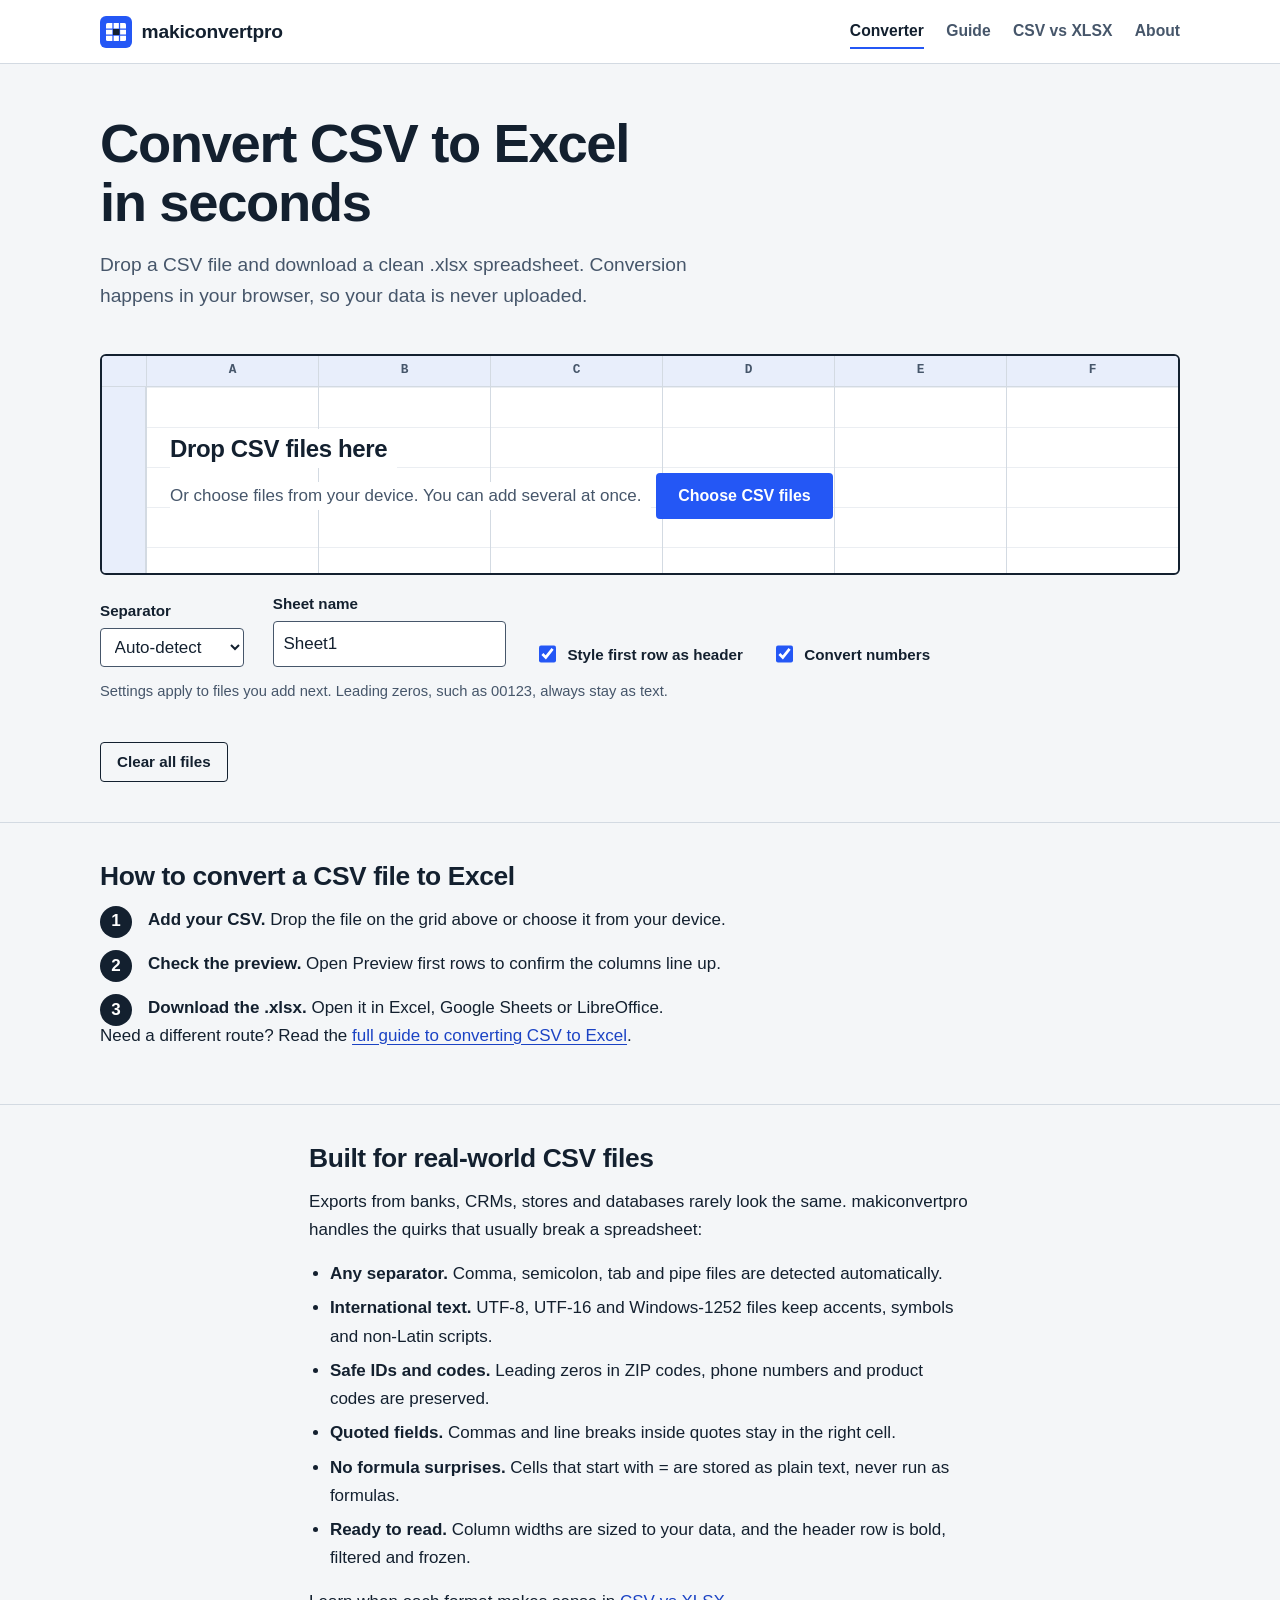
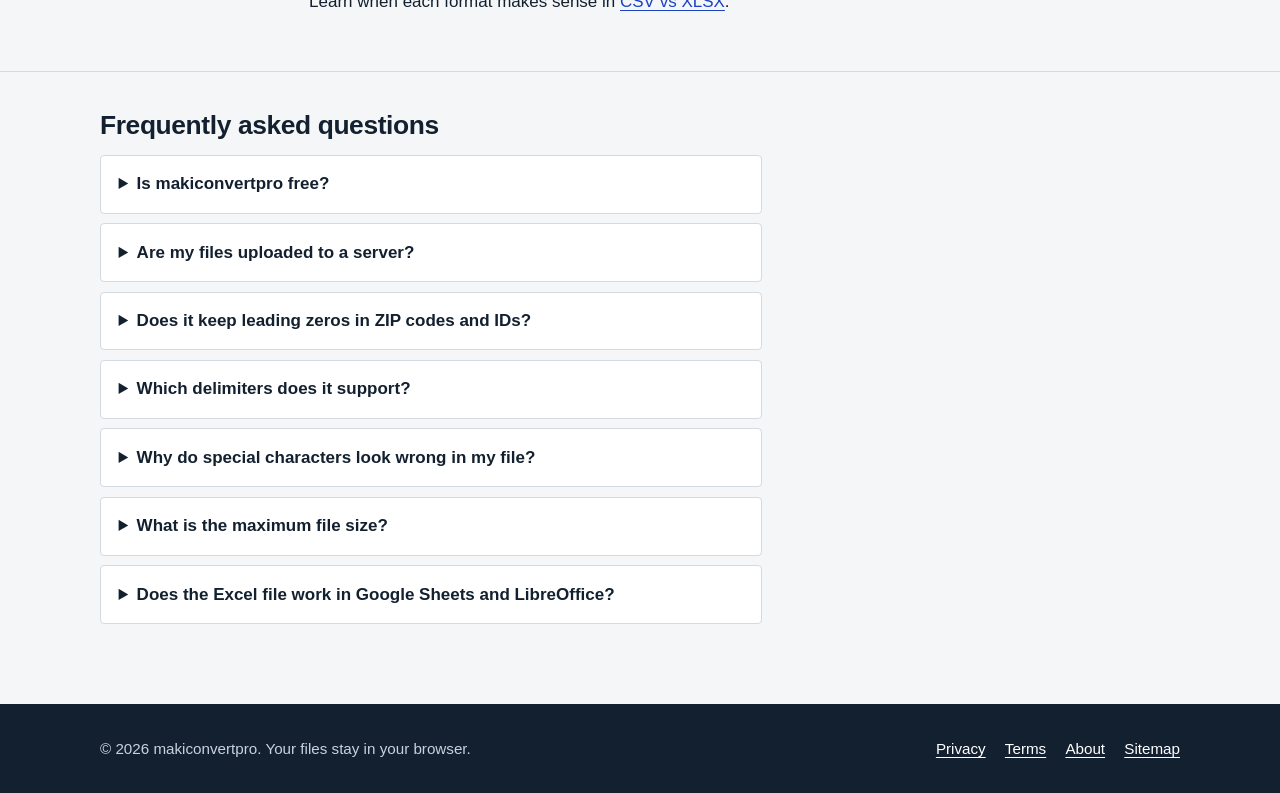
==== index.html @ 0dd37366 "Initial website upload" ====
<!DOCTYPE html>
<html lang="en">
<head>
<meta charset="utf-8">
<meta name="viewport" content="width=device-width, initial-scale=1">
<title>CSV to Excel Converter: Free, Fast &amp; Private | makiconvertpro</title>
<meta name="description" content="Convert CSV to Excel (.xlsx) online for free. Drop your file, download the spreadsheet. Runs in your browser, so your data is never uploaded.">
<meta name="robots" content="index, follow, max-image-preview:large, max-snippet:-1">
<link rel="canonical" href="https://makimaki.42web.io/">
<!-- Google Search Console: paste your verification tag below (see README), then remove these comment marks
<meta name="google-site-verification" content="YOUR_CODE_HERE">
-->
<meta name="theme-color" content="#2457F5">
<meta property="og:type" content="website">
<meta property="og:site_name" content="makiconvertpro">
<meta property="og:title" content="CSV to Excel Converter: Free, Fast &amp; Private | makiconvertpro">
<meta property="og:description" content="Convert CSV to Excel (.xlsx) online for free. Drop your file, download the spreadsheet. Runs in your browser, so your data is never uploaded.">
<meta property="og:url" content="https://makimaki.42web.io/">
<meta property="og:image" content="https://makimaki.42web.io/img/og-image.png">
<meta property="og:image:width" content="1200">
<meta property="og:image:height" content="630">
<meta property="og:image:alt" content="makiconvertpro - convert CSV to Excel in your browser">
<meta property="og:locale" content="en_US">
<meta name="twitter:card" content="summary_large_image">
<meta name="twitter:title" content="CSV to Excel Converter: Free, Fast &amp; Private | makiconvertpro">
<meta name="twitter:description" content="Convert CSV to Excel (.xlsx) online for free. Drop your file, download the spreadsheet. Runs in your browser, so your data is never uploaded.">
<meta name="twitter:image" content="https://makimaki.42web.io/img/og-image.png">
<link rel="icon" href="/favicon.svg" type="image/svg+xml">
<link rel="icon" href="/img/icon-192.png" type="image/png" sizes="192x192">
<link rel="apple-touch-icon" href="/img/apple-touch-icon.png">
<link rel="manifest" href="/site.webmanifest">
<link rel="stylesheet" href="/css/style.css">
<script type="application/ld+json">{"@context": "https://schema.org", "@graph": [{"@type": "WebSite", "@id": "https://makimaki.42web.io/#website", "url": "https://makimaki.42web.io/", "name": "makiconvertpro", "description": "Free online CSV to Excel converter that runs in your browser.", "inLanguage": "en"}, {"@type": "WebApplication", "@id": "https://makimaki.42web.io/#app", "name": "makiconvertpro CSV to Excel Converter", "url": "https://makimaki.42web.io/", "applicationCategory": "UtilitiesApplication", "operatingSystem": "Any (web browser)", "browserRequirements": "Requires JavaScript", "isAccessibleForFree": true, "offers": {"@type": "Offer", "price": "0", "priceCurrency": "USD"}, "description": "Convert CSV files to Excel (.xlsx) in your browser. Files are never uploaded."}, {"@type": "FAQPage", "mainEntity": [{"@type": "Question", "name": "Is makiconvertpro free?", "acceptedAnswer": {"@type": "Answer", "text": "Yes. The converter is free to use, with no sign-up and no limit on the number of files."}}, {"@type": "Question", "name": "Are my files uploaded to a server?", "acceptedAnswer": {"@type": "Answer", "text": "No. Conversion runs in your browser with JavaScript. Your CSV never leaves your device, so private data such as customer lists or financial exports stays with you."}}, {"@type": "Question", "name": "Does it keep leading zeros in ZIP codes and IDs?", "acceptedAnswer": {"@type": "Answer", "text": "Yes. Values such as 00123 are kept as text, so Excel does not strip the zeros. Only plain numbers like 42 or 12.50 become numeric cells."}}, {"@type": "Question", "name": "Which delimiters does it support?", "acceptedAnswer": {"@type": "Answer", "text": "Comma, semicolon, tab and pipe. Auto-detect picks the right one for most files, and you can set it by hand from the Separator menu."}}, {"@type": "Question", "name": "Why do special characters look wrong in my file?", "acceptedAnswer": {"@type": "Answer", "text": "makiconvertpro reads UTF-8, UTF-16 and Windows-1252 files. If characters still look wrong, re-export the CSV as UTF-8 from the original program and convert it again."}}, {"@type": "Question", "name": "What is the maximum file size?", "acceptedAnswer": {"@type": "Answer", "text": "Files up to 80 MB are accepted. Excel itself allows 1,048,576 rows and 16,384 columns per sheet, and the converter tells you if a file goes past those limits."}}, {"@type": "Question", "name": "Does the Excel file work in Google Sheets and LibreOffice?", "acceptedAnswer": {"@type": "Answer", "text": "Yes. The output is a standard .xlsx file that opens in Microsoft Excel, Google Sheets, LibreOffice Calc and Apple Numbers."}}]}]}</script>
</head>
<body>
<a class="skip" href="#main">Skip to content</a>
<header class="site-header"><div class="wrap">
<a class="brand" href="/"><img src="/favicon.svg" alt="" width="32" height="32">makiconvertpro</a>
<nav class="nav" aria-label="Main"><a href="/" aria-current="page">Converter</a><a href="/how-to-convert-csv-to-excel">Guide</a><a href="/csv-vs-xlsx">CSV vs XLSX</a><a href="/about">About</a></nav>
</div></header>
<main id="main">
<section class="hero"><div class="wrap">
<h1>Convert CSV to Excel in seconds</h1>
<p class="lead">Drop a CSV file and download a clean .xlsx spreadsheet. Conversion happens in your browser, so your data is never uploaded.</p>
</div></section>
<section class="tool" aria-label="CSV to Excel converter"><div class="wrap">
<div class="dz" id="dropzone">
<div class="dz-cols" aria-hidden="true"><span> </span><span>A</span><span>B</span><span>C</span><span>D</span><span>E</span><span>F</span></div>
<div class="dz-body"><div class="dz-gutter" aria-hidden="true"></div>
<div class="dz-inner">
<p class="dz-title">Drop CSV files here</p><br>
<p class="dz-sub">Or choose files from your device. You can add several at once.</p>
<input type="file" id="file-input" class="sr-only" accept=".csv,.tsv,.txt,text/csv,text/plain" multiple>
<label class="btn" for="file-input">Choose CSV files</label>
</div></div></div>
<div class="options" role="group" aria-label="Conversion settings">
<div class="field"><label for="opt-delim">Separator</label>
<select id="opt-delim"><option value="auto">Auto-detect</option><option value="comma">Comma</option><option value="semicolon">Semicolon</option><option value="tab">Tab</option><option value="pipe">Pipe</option></select></div>
<div class="field"><label for="opt-sheet">Sheet name</label><input type="text" id="opt-sheet" value="Sheet1" maxlength="31"></div>
<label class="check"><input type="checkbox" id="opt-header" checked> Style first row as header</label>
<label class="check"><input type="checkbox" id="opt-numbers" checked> Convert numbers</label>
</div>
<p class="hint">Settings apply to files you add next. Leading zeros, such as 00123, always stay as text.</p>
<p id="status" class="sr-only" role="status" aria-live="polite"></p>
<ul id="results"></ul>
<button type="button" class="btn btn-small btn-quiet" id="clear-all" hidden>Clear all files</button>
</div></section>
<section class="section"><div class="wrap">
<h2>How to convert a CSV file to Excel</h2>
<ol class="steps">
<li><strong>Add your CSV.</strong> Drop the file on the grid above or choose it from your device.</li>
<li><strong>Check the preview.</strong> Open Preview first rows to confirm the columns line up.</li>
<li><strong>Download the .xlsx.</strong> Open it in Excel, Google Sheets or LibreOffice.</li>
</ol>
<p class="prose">Need a different route? Read the <a href="/how-to-convert-csv-to-excel">full guide to converting CSV to Excel</a>.</p>
</div></section>
<section class="section"><div class="wrap prose">
<h2>Built for real-world CSV files</h2>
<p>Exports from banks, CRMs, stores and databases rarely look the same. makiconvertpro handles the quirks that usually break a spreadsheet:</p>
<ul>
<li><strong>Any separator.</strong> Comma, semicolon, tab and pipe files are detected automatically.</li>
<li><strong>International text.</strong> UTF-8, UTF-16 and Windows-1252 files keep accents, symbols and non-Latin scripts.</li>
<li><strong>Safe IDs and codes.</strong> Leading zeros in ZIP codes, phone numbers and product codes are preserved.</li>
<li><strong>Quoted fields.</strong> Commas and line breaks inside quotes stay in the right cell.</li>
<li><strong>No formula surprises.</strong> Cells that start with = are stored as plain text, never run as formulas.</li>
<li><strong>Ready to read.</strong> Column widths are sized to your data, and the header row is bold, filtered and frozen.</li>
</ul>
<p>Learn when each format makes sense in <a href="/csv-vs-xlsx">CSV vs XLSX</a>.</p>
</div></section>
<section class="section"><div class="wrap faq">
<h2>Frequently asked questions</h2>
<details><summary>Is makiconvertpro free?</summary><p>Yes. The converter is free to use, with no sign-up and no limit on the number of files.</p></details><details><summary>Are my files uploaded to a server?</summary><p>No. Conversion runs in your browser with JavaScript. Your CSV never leaves your device, so private data such as customer lists or financial exports stays with you.</p></details><details><summary>Does it keep leading zeros in ZIP codes and IDs?</summary><p>Yes. Values such as 00123 are kept as text, so Excel does not strip the zeros. Only plain numbers like 42 or 12.50 become numeric cells.</p></details><details><summary>Which delimiters does it support?</summary><p>Comma, semicolon, tab and pipe. Auto-detect picks the right one for most files, and you can set it by hand from the Separator menu.</p></details><details><summary>Why do special characters look wrong in my file?</summary><p>makiconvertpro reads UTF-8, UTF-16 and Windows-1252 files. If characters still look wrong, re-export the CSV as UTF-8 from the original program and convert it again.</p></details><details><summary>What is the maximum file size?</summary><p>Files up to 80 MB are accepted. Excel itself allows 1,048,576 rows and 16,384 columns per sheet, and the converter tells you if a file goes past those limits.</p></details><details><summary>Does the Excel file work in Google Sheets and LibreOffice?</summary><p>Yes. The output is a standard .xlsx file that opens in Microsoft Excel, Google Sheets, LibreOffice Calc and Apple Numbers.</p></details>
</div></section>
</main>
<footer class="site-footer"><div class="wrap">
<p>&copy; 2026 makiconvertpro. Your files stay in your browser.</p>
<nav aria-label="Footer"><a href="/privacy">Privacy</a><a href="/terms">Terms</a><a href="/about">About</a><a href="/sitemap.xml">Sitemap</a></nav>
</div></footer>
<script src="/js/app.js" defer></script>
</body>
</html>
---- css/style.css ----
:root{
  --ink:#13202F;--ink-2:#46566A;--paper:#F4F6F8;--white:#fff;--line:#D3DAE2;
  --cobalt:#2457F5;--cobalt-d:#1B43C4;--tint:#E8EEFB;--ok:#17794A;--err:#B42318;
  --sans:"Avenir Next","Segoe UI",Roboto,"Helvetica Neue",Arial,sans-serif;
  --mono:ui-monospace,"SF Mono",Menlo,Consolas,monospace;
}
*{box-sizing:border-box}
html{-webkit-text-size-adjust:100%;scroll-behavior:smooth}
body{margin:0;background:var(--paper);color:var(--ink);font:400 1.0625rem/1.65 var(--sans)}
img,svg{max-width:100%}
a{color:var(--cobalt-d);text-underline-offset:3px}
a:hover{color:var(--cobalt)}
:focus-visible{outline:3px solid var(--cobalt);outline-offset:2px}
.sr-only{position:absolute;width:1px;height:1px;margin:-1px;padding:0;overflow:hidden;clip:rect(0,0,0,0);border:0}
.skip{position:absolute;left:-999px;top:0;background:var(--ink);color:#fff;padding:.6rem 1rem;z-index:10}
.skip:focus{left:0}
.wrap{width:min(1080px,100% - 2.5rem);margin-inline:auto}

/* header */
.site-header{background:var(--white);border-bottom:1px solid var(--line)}
.site-header .wrap{display:flex;align-items:center;justify-content:space-between;gap:1rem;flex-wrap:wrap;padding-block:.9rem}
.brand{display:flex;align-items:center;gap:.6rem;color:var(--ink);text-decoration:none;font-weight:700;font-size:1.2rem;letter-spacing:-.01em}
.brand img{width:32px;height:32px;display:block}
.nav{display:flex;gap:1.4rem;flex-wrap:wrap}
.nav a{color:var(--ink-2);text-decoration:none;font-weight:600;font-size:.98rem;padding:.2rem 0;border-bottom:2px solid transparent}
.nav a:hover,.nav a[aria-current="page"]{color:var(--ink);border-bottom-color:var(--cobalt)}

/* hero */
.hero{padding:3.2rem 0 1.6rem}
h1{font-size:clamp(2.1rem,5vw,3.4rem);line-height:1.08;letter-spacing:-.025em;margin:0 0 1rem;max-width:18ch;font-weight:800}
.lead{font-size:1.2rem;color:var(--ink-2);max-width:60ch;margin:0}
h2{font-size:1.65rem;line-height:1.2;letter-spacing:-.015em;margin:0 0 .8rem}
h3{font-size:1.15rem;margin:1.6rem 0 .4rem}
p{margin:0 0 1rem}

/* tool */
.tool{padding:1rem 0 2.5rem}
.dz{background:var(--white);border:2px solid var(--ink);border-radius:6px;overflow:hidden;transition:box-shadow .15s}
.dz.is-over{box-shadow:0 0 0 4px var(--cobalt);border-color:var(--cobalt)}
.dz-cols{display:grid;grid-template-columns:44px repeat(6,1fr);background:var(--tint);border-bottom:1px solid var(--line);font:600 .8rem/1 var(--mono);color:var(--ink-2)}
.dz-cols span{padding:.55rem 0;text-align:center;border-left:1px solid var(--line)}
.dz-cols span:first-child{border-left:0}
.dz-body{display:grid;grid-template-columns:44px 1fr;
  background-image:linear-gradient(var(--line) 1px,transparent 1px);background-size:100% 40px}
.dz-gutter{background:var(--tint);border-right:1px solid var(--line)}
.dz-inner{padding:2.6rem 1.5rem;text-align:left;
  background-image:linear-gradient(90deg,var(--line) 1px,transparent 1px);background-size:calc(100%/6) 100%;
  background-color:rgba(255,255,255,.55)}
.dz-title{font-size:1.5rem;font-weight:800;letter-spacing:-.015em;margin:0 0 .3rem;background:var(--white);display:inline-block;padding-right:.6rem}
.dz-sub{margin:0 0 1.3rem;color:var(--ink-2);background:var(--white);display:inline-block;padding-right:.6rem}
.btn{display:inline-block;background:var(--cobalt);color:#fff;border:0;border-radius:4px;font:700 1rem/1 var(--sans);padding:.95rem 1.4rem;cursor:pointer;text-decoration:none}
.btn:hover{background:var(--cobalt-d);color:#fff}
.sr-only:focus-visible + .btn{outline:3px solid var(--ink);outline-offset:3px}
.btn-small{padding:.7rem 1rem;font-size:.95rem}
.btn-quiet{background:transparent;color:var(--ink);border:1px solid var(--ink)}
.btn-quiet:hover{background:var(--ink);color:#fff}

.options{display:flex;flex-wrap:wrap;gap:1rem 1.8rem;align-items:end;padding:1rem 0 0;margin:0;border:0}
.options label{font-size:.95rem;font-weight:600;color:var(--ink)}
.options .field{display:flex;flex-direction:column;gap:.3rem}
.options select,.options input[type=text]{font:inherit;padding:.5rem .6rem;border:1px solid var(--ink-2);border-radius:4px;background:#fff;color:var(--ink);min-width:9rem}
.options .check{display:flex;align-items:center;gap:.5rem}
.options .check input{width:1.1rem;height:1.1rem;accent-color:var(--cobalt)}
.hint{font-size:.92rem;color:var(--ink-2);margin:.8rem 0 0}

#results{list-style:none;margin:1.4rem 0 0;padding:0;display:grid;gap:.8rem}
.result{background:var(--white);border:1px solid var(--line);border-left:5px solid var(--cobalt);border-radius:4px;padding:1rem 1.1rem;display:grid;gap:.6rem}
.result[data-state=ok]{border-left-color:var(--ok)}
.result[data-state=error]{border-left-color:var(--err)}
.result[data-state=error] .result-meta{color:var(--err)}
.result-main{display:flex;flex-direction:column;gap:.1rem;word-break:break-word}
.result-meta{font-size:.93rem;color:var(--ink-2)}
.result .btn{justify-self:start}
.result-note{font-size:.93rem;color:var(--err);margin:0}
.result-preview summary{cursor:pointer;font-weight:600;font-size:.95rem}
.table-wrap{overflow-x:auto;margin-top:.6rem;border:1px solid var(--line)}
.table-wrap table{border-collapse:collapse;font:.85rem/1.4 var(--mono);width:100%}
.table-wrap td{border:1px solid var(--line);padding:.35rem .6rem;white-space:nowrap}
.table-wrap tr:first-child td{background:var(--tint);font-weight:700}
#clear-all{margin-top:1rem}

/* content */
.section{padding:2.4rem 0;border-top:1px solid var(--line)}
.prose{max-width:70ch}
.prose ul,.prose ol{padding-left:1.3rem;margin:0 0 1rem}
.prose li{margin-bottom:.4rem}
.steps{counter-reset:s;list-style:none;padding:0;margin:0;display:grid;gap:1rem;max-width:70ch}
.steps li{counter-increment:s;padding-left:3rem;position:relative}
.steps li::before{content:counter(s);position:absolute;left:0;top:0;width:2rem;height:2rem;border-radius:50%;background:var(--ink);color:#fff;font-weight:700;display:grid;place-items:center}
.faq details{background:var(--white);border:1px solid var(--line);border-radius:4px;padding:.9rem 1.1rem;margin-bottom:.6rem;max-width:70ch}
.faq summary{font-weight:700;cursor:pointer}
.faq details p{margin:.7rem 0 0}
.compare{width:100%;border-collapse:collapse;background:var(--white);font-size:.98rem}
.compare th,.compare td{border:1px solid var(--line);padding:.6rem .8rem;text-align:left;vertical-align:top}
.compare th{background:var(--tint)}
.crumbs{font-size:.92rem;color:var(--ink-2);margin:0 0 1rem}
.crumbs a{color:var(--ink-2)}
article.page{padding:2.4rem 0 3rem}
article.page h1{max-width:24ch;font-size:clamp(1.9rem,4.4vw,2.8rem)}

/* footer */
.site-footer{background:var(--ink);color:#C8D2DE;padding:2rem 0;margin-top:2rem;font-size:.95rem}
.site-footer a{color:#fff}
.site-footer .wrap{display:flex;gap:1rem 2rem;justify-content:space-between;flex-wrap:wrap}
.site-footer nav{display:flex;gap:1.2rem;flex-wrap:wrap}
.site-footer p{margin:0}

@media (max-width:560px){
  .dz-cols{display:none}
  .dz-body{grid-template-columns:18px 1fr}
  .dz-inner{padding:1.6rem 1rem;background-image:none}
  .hero{padding-top:2rem}
}
@media (prefers-reduced-motion:reduce){html{scroll-behavior:auto}.dz{transition:none}}
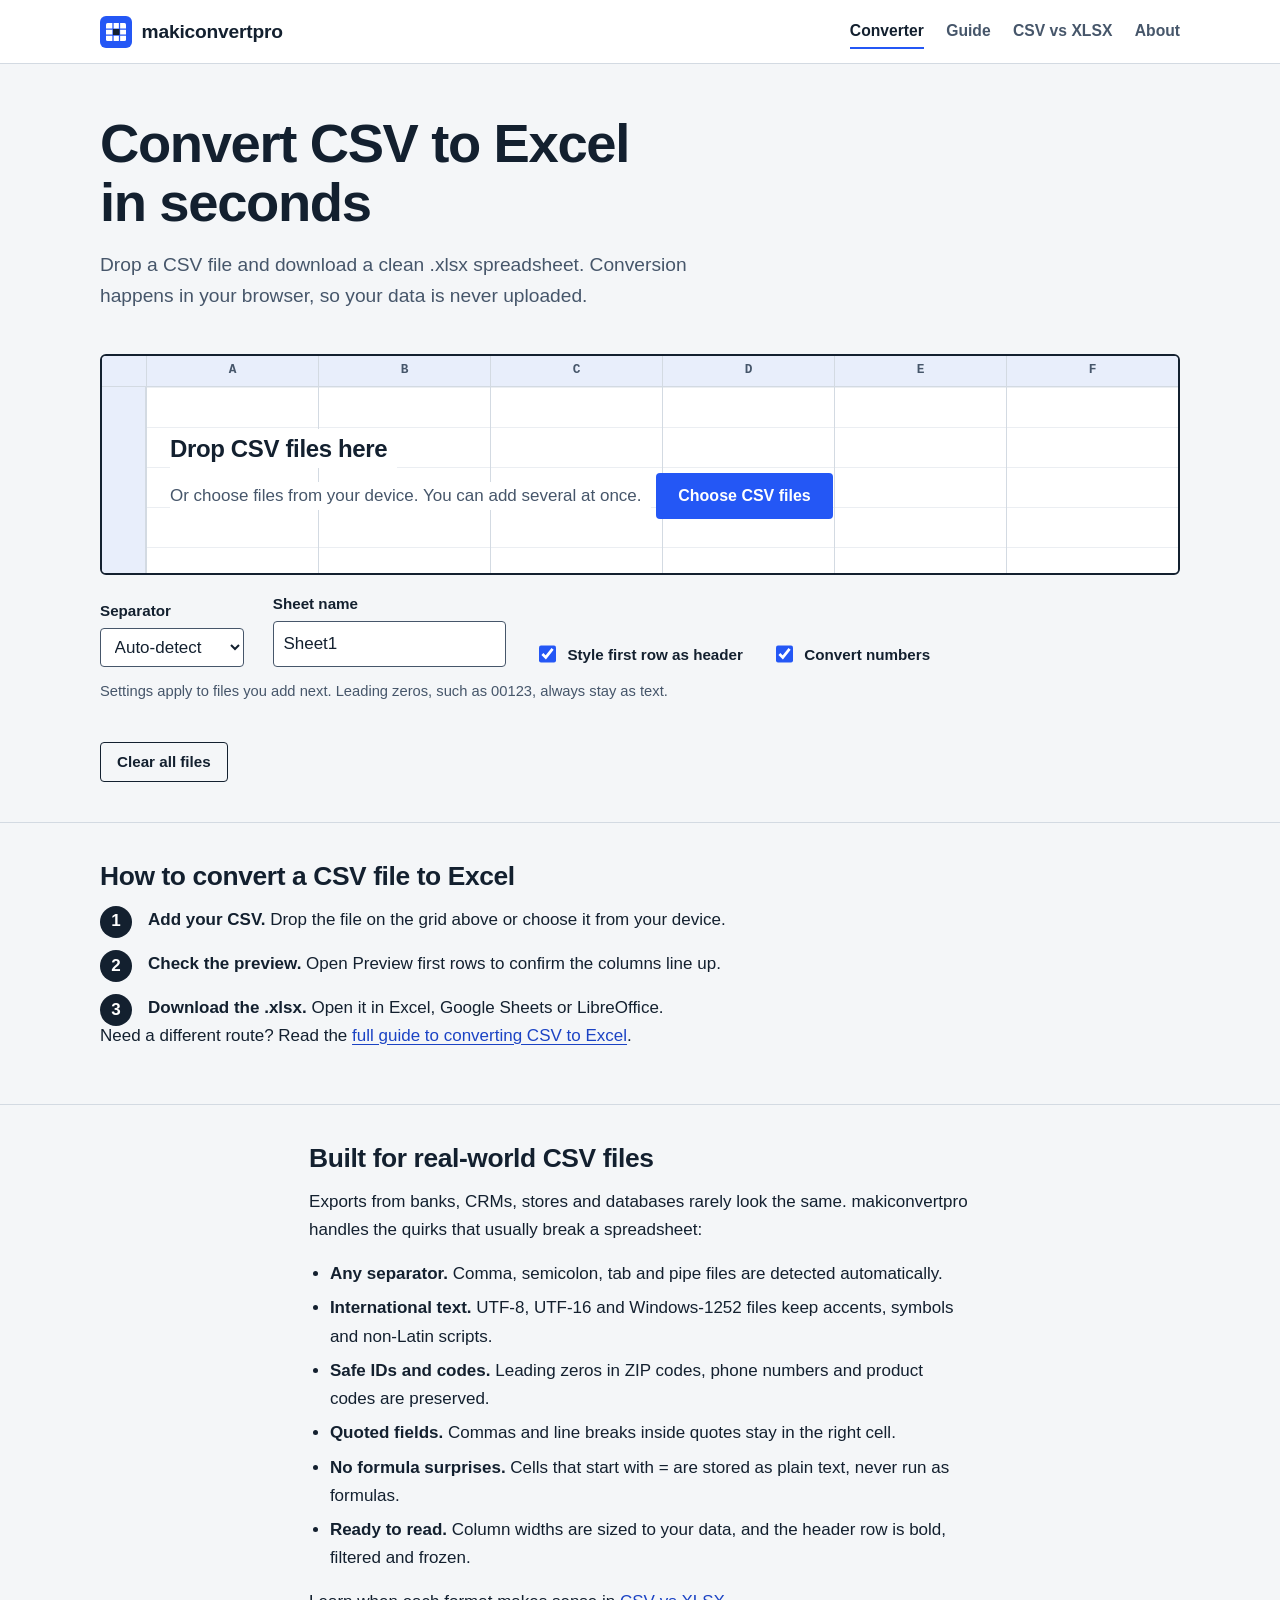
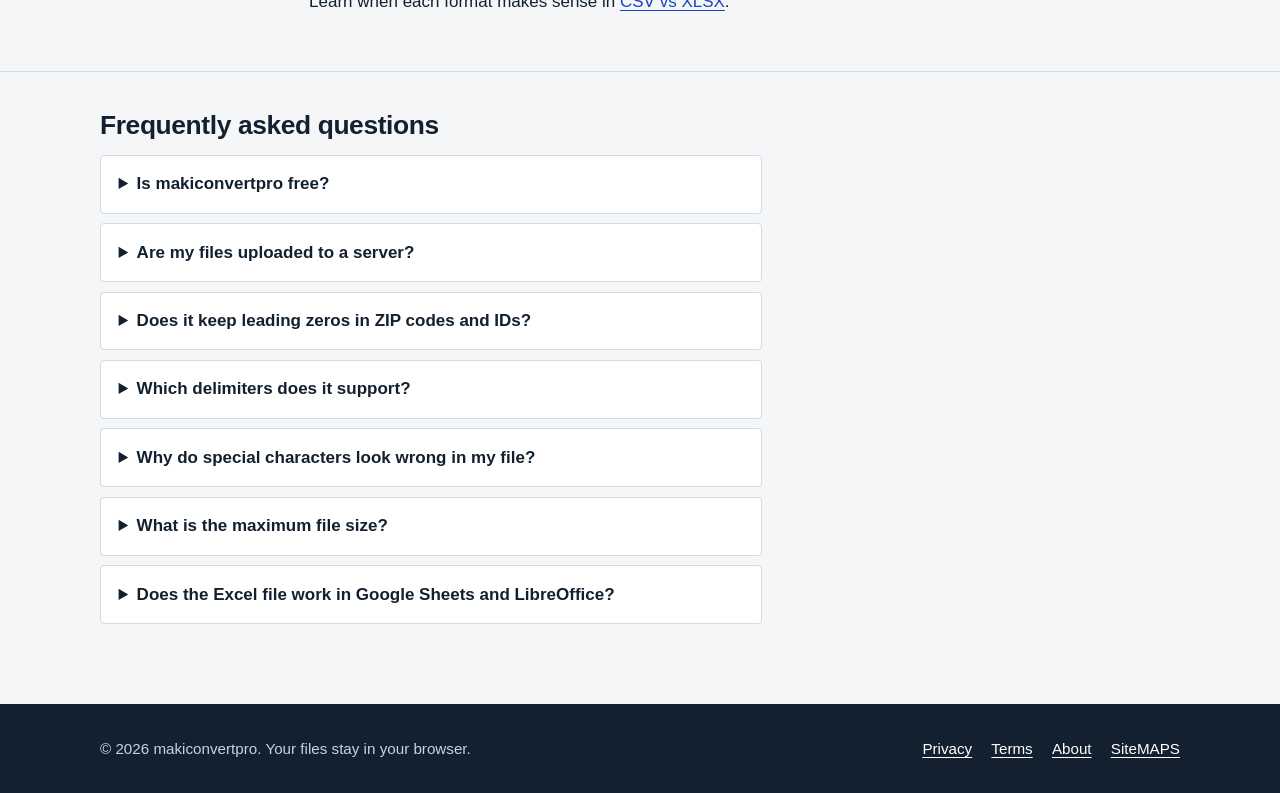
==== commit 708bb990: "Test automatic deployment" ====
--- a/index.html
+++ b/index.html
@@ -94,7 +94,7 @@
 </main>
 <footer class="site-footer"><div class="wrap">
 <p>&copy; 2026 makiconvertpro. Your files stay in your browser.</p>
-<nav aria-label="Footer"><a href="/privacy">Privacy</a><a href="/terms">Terms</a><a href="/about">About</a><a href="/sitemap.xml">Sitemap</a></nav>
+<nav aria-label="Footer"><a href="/privacy">Privacy</a><a href="/terms">Terms</a><a href="/about">About</a><a href="/sitemap.xml">SiteMAPS</a></nav>
 </div></footer>
 <script src="/js/app.js" defer></script>
 </body>
